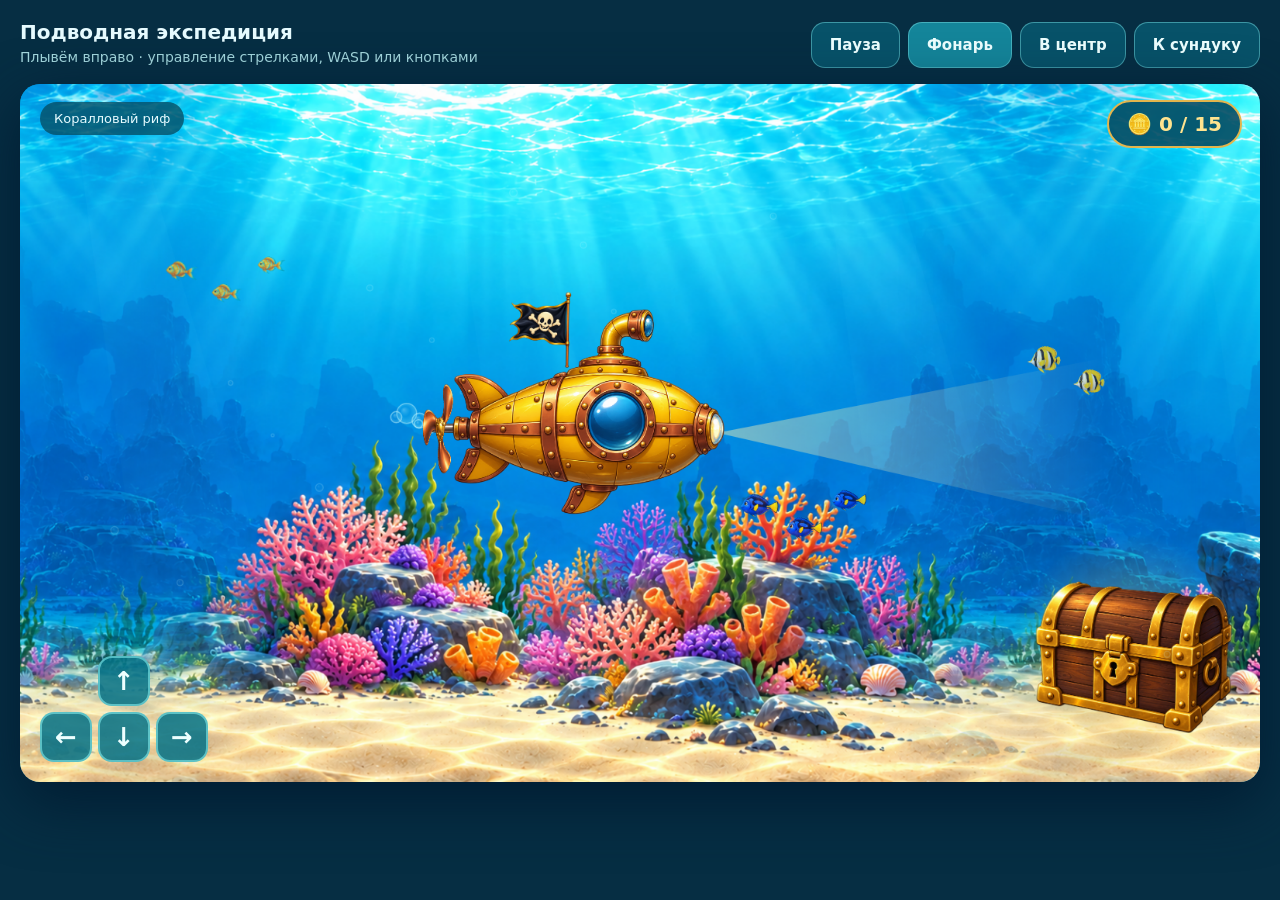
==== submarine-preview.html @ b00328e5 "Add underwater treasure game with 15 coins and animated pirate activities" ====
<!doctype html>
<html lang="ru">
<meta charset="utf-8"><meta name="viewport" content="width=device-width,initial-scale=1">
<title>Пиратские сокровища — подводная экспедиция</title>
<link rel="stylesheet" href="pirate-stage.css">
<style>
*{box-sizing:border-box}body{margin:0;background:#062e43;color:#e6fbff;font-family:system-ui,sans-serif}main{max-width:1440px;margin:auto;padding:20px}header{display:flex;align-items:center;justify-content:space-between;gap:16px;margin-bottom:14px}h1{font-size:20px;margin:0}p{margin:5px 0;color:#a5d9df;font-size:14px}.stage{position:relative;aspect-ratio:16/9;overflow:hidden;border-radius:20px;background:#047eab;box-shadow:0 20px 60px #001c32}canvas{display:block;width:100%;height:100%;touch-action:none}button{cursor:pointer;border:1px solid #73d9df80;background:#075269;color:#edffff;border-radius:14px;font:600 15px system-ui;min-height:46px;padding:10px 18px}button:hover,button[aria-pressed=true]{background:#14859a}button:focus-visible{outline:3px solid #ffdb70;outline-offset:3px}.controls{position:absolute;bottom:20px;left:20px;display:grid;grid-template-columns:repeat(3,52px);gap:6px}.controls button{padding:0;height:50px;background:#047186db;border:2px solid #7de8e7a0;font-size:26px;touch-action:none;user-select:none}.up{grid-column:2}.left{grid-column:1}.down{grid-column:2}.right{grid-column:3}.status{position:absolute;top:18px;left:20px;padding:9px 14px;background:#064e65c9;border-radius:30px;font-size:13px}.toolbar{display:flex;gap:8px;flex-wrap:wrap}#error{color:#ffe4a0}@media(max-width:600px){main{padding:10px}header{align-items:flex-start;flex-direction:column}h1{font-size:18px}.controls{bottom:10px;left:10px;grid-template-columns:repeat(3,44px);gap:3px}.controls button{height:44px}.status{top:10px;left:10px;font-size:11px}.stage{border-radius:12px}}
[hidden]{display:none!important}.treasure-count{position:absolute;right:18px;top:16px;padding:10px 18px;border:2px solid #e2b54d;background:#064e65e8;border-radius:30px;color:#ffe38e;font-size:20px;font-weight:700;pointer-events:none}.treasure-action{position:absolute;background:transparent!important;border:0;padding:0;min-height:44px;border-radius:50%;cursor:pointer}.treasure-action:focus-visible{outline:4px solid #ffe794;outline-offset:5px}.finish{position:absolute;inset:20% 12%;display:flex;flex-direction:column;justify-content:center;align-items:center;text-align:center;background:#073b51f5;border:2px solid #efc862;border-radius:28px;padding:20px;box-shadow:0 0 70px #ffc95655}.finish h2{font-size:clamp(18px,3vw,34px);color:#ffe08a}.finish p{color:#f6e7bd}.finish button{background:#b87818;color:#fff7da;margin-top:16px}button:disabled{opacity:.4;cursor:default}@media(max-width:600px){.treasure-count{right:8px;top:8px;font-size:13px;padding:6px 10px}.finish{inset:8% 5%;padding:8px}.finish h2{margin:4px}.finish p{margin:4px}.finish button{margin-top:5px}}
</style>
<main><header><div><h1>Подводная экспедиция</h1><p>Плывём вправо · управление стрелками, WASD или кнопками</p></div><div class="toolbar"><button id="pause" aria-pressed="false">Пауза</button><button id="lamp" aria-pressed="true">Фонарь</button><button id="reset">В центр</button><button id="zone">Следующий участок</button></div></header>
<div class="stage"><canvas id="ocean" width="1600" height="900" aria-label="Анимированная пиратская подводная лодка в океане"></canvas><span class="status" id="status" role="status">Подготовка к погружению…</span><div class="controls" aria-label="Управление лодкой"><button class="up" data-key="up" aria-label="Вверх">↑</button><button class="left" data-key="left" aria-label="Влево">←</button><button class="down" data-key="down" aria-label="Вниз">↓</button><button class="right" data-key="right" aria-label="Вправо">→</button></div></div><p id="error" role="alert"></p></main>
<script>
document.querySelector('.stage').insertAdjacentHTML('beforeend','<span class="treasure-count" role="status" aria-label="Собрано монет"><span aria-hidden="true">🪙 </span><span id="treasure-count">0 / 15</span></span><button id="treasure-action" class="treasure-action" aria-label="Открыть сундук" hidden></button><section id="finish" class="finish" hidden><h2>Все пиратские сокровища найдены!</h2><p>Собраны все 15 монет</p><button id="again">Играть ещё</button></section>');
</script>
<script src="treasures.js"></script>
<script src="pirate-stage.js"></script>
<script src="pirate-animation.js"></script>
<script>
const canvas=document.getElementById('ocean'),ctx=canvas.getContext('2d');
const W=1600,H=900,keys=new Set(),pointerKeys=new Map();
let boat={x:720,y:420,vx:0,vy:0},time=0,last=0,paused=matchMedia('(prefers-reduced-motion: reduce)').matches,light=true,spawn=0,particles=[],camera=0,propAngle=0;
const segmentNames=['reef','rocks','wreck','cave'],zoneNames=['Коралловый риф','Скалы','Затонувший корабль','Жемчужный грот'];
const segmentStep=1200,overlap=W-segmentStep,masked=[];
let protection=0,shake=0,hitCount=0,burst=[];
const touchedMines=new Map(),mineSpacing=680,mineStart=1250;
const mineHeights=[325,650,455,250,610,390,665,500];
function visibleMines(){
const result=[];
const first=Math.max(0,Math.floor((camera-mineStart-180)/mineSpacing));
const last=Math.ceil((camera+W+180-mineStart)/mineSpacing);
for(let id=first;id<=last;id++){
if(!clearOfChest(mineStart+id*mineSpacing))continue;
const hanging=id%3!==1,baseX=mineStart+id*mineSpacing-camera;
const phase=time*.7+id*1.9,angle=Math.sin(phase)*.075;
const baseY=mineHeights[id%mineHeights.length];
const length=baseY+60-70;
result.push({id,hanging,anchorX:baseX,x:baseX+(hanging?Math.sin(angle)*length:Math.sin(phase)*14),y:hanging?-60+Math.cos(angle)*length+70:baseY+Math.sin(phase)*20,angle:hanging?-angle:Math.sin(phase)*.05});
}
return result;
}
function mineTouchesBoat(m){
// Forgiving hull hitbox; decorative flag, light and rope cannot cause a hit.
return ((m.x-(boat.x+20))/214)**2+((m.y-(boat.y+24))/130)**2<1;
}
function updateMines(dt){
protection=Math.max(0,protection-dt);shake=Math.max(0,shake-dt);
for(const m of visibleMines())if(!protection&&!touchedMines.has(m.id)&&mineTouchesBoat(m)){
touchedMines.set(m.id,time);protection=1.2;shake=.4;hitCount++;
for(let i=0;i<26;i++){const a=Math.random()*Math.PI*2,s=55+Math.random()*110;burst.push({x:m.x+camera,y:m.y,r:5+Math.random()*13,vx:Math.cos(a)*s,vy:Math.sin(a)*s-35,age:0})}
break;
}
for(const p of burst){p.age+=dt;p.x+=p.vx*dt;p.y+=p.vy*dt;p.vy-=dt*28}
burst=burst.filter(p=>p.age<1.6);
for(const id of touchedMines.keys())if(mineStart+id*mineSpacing<camera-250)touchedMines.delete(id);
}
function drawMines(){
for(const m of visibleMines()){
const hitAt=touchedMines.get(m.id),fade=hitAt===undefined?1:Math.max(0,1-(time-hitAt)/.45);
if(!fade)continue;
ctx.save();ctx.globalAlpha=fade;
if(m.hanging){
ctx.lineCap='round';ctx.beginPath();ctx.moveTo(m.anchorX,-60);ctx.quadraticCurveTo((m.anchorX+m.x)/2+Math.sin(time+m.id)*6,m.y*.45,m.x,m.y-70);
ctx.strokeStyle='#533b27';ctx.lineWidth=8;ctx.stroke();ctx.strokeStyle='#caa977';ctx.lineWidth=5;ctx.stroke();ctx.setLineDash([3,7]);ctx.strokeStyle='#f3d39b';ctx.lineWidth=2;ctx.stroke();ctx.setLineDash([]);
}
ctx.translate(m.x,m.y);ctx.rotate(m.angle);ctx.drawImage(images.mine,-84,-84,168,168);ctx.restore();
}
for(const p of burst)bubble(p.x-camera,p.y,p.r*(1+p.age*.4),Math.max(0,.85-p.age/1.6));
}
function zoneLabel(){return zoneNames[Math.floor((camera+W/2)/segmentStep)%4]}
function updateStatus(){const text=paused?'Погружение на паузе':zoneLabel();const node=document.getElementById('status');if(node.textContent!==text)node.textContent=text}
const pauseButton=document.getElementById('pause');
function syncPause(){pauseButton.textContent=paused?'Продолжить':'Пауза';pauseButton.setAttribute('aria-pressed',String(paused));updateStatus()}
pauseButton.onclick=()=>{paused=!paused;keys.clear();pointerKeys.clear();syncPause()};
document.getElementById('lamp').onclick=e=>{light=!light;e.currentTarget.setAttribute('aria-pressed',String(light))};
document.getElementById('reset').onclick=()=>{boat={x:720,y:420,vx:0,vy:0};particles=[];protection=1.2;shake=0};
document.getElementById('zone').textContent='К сундуку';
document.getElementById('zone').onclick=()=>{if(treasure.phase!=='travel')return;camera=Math.max(camera,chestWorld(treasure.index)-boat.x-320);protection=1.2;burst=[];updateStatus()};
const mapping={ArrowUp:'up',KeyW:'up',ArrowDown:'down',KeyS:'down',ArrowLeft:'left',KeyA:'left',ArrowRight:'right',KeyD:'right'};
addEventListener('keydown',e=>{if(treasure.phase==='pirate')return;if(mapping[e.code]){e.preventDefault();keys.add(mapping[e.code])}});
addEventListener('keyup',e=>{if(mapping[e.code]){e.preventDefault();keys.delete(mapping[e.code])}});
addEventListener('blur',()=>{keys.clear();pointerKeys.clear()});
document.addEventListener('visibilitychange',()=>{keys.clear();pointerKeys.clear();last=0});
document.querySelectorAll('[data-key]').forEach(button=>{
button.onpointerdown=e=>{e.preventDefault();button.setPointerCapture(e.pointerId);pointerKeys.set(e.pointerId,button.dataset.key)};
button.onpointerup=button.onpointercancel=button.onlostpointercapture=e=>pointerKeys.delete(e.pointerId);
});
const images={};
function load(name){return new Promise((resolve,reject)=>{const im=new Image();im.onload=()=>{images[name]=im;resolve()};im.onerror=()=>reject(new Error('Не удалось загрузить '+name+'.png'));im.src='assets/submarine/'+name+'.png'})}
function prepareSegments(){
for(const name of segmentNames){const tile=document.createElement('canvas');tile.width=W;tile.height=H;const c=tile.getContext('2d');c.drawImage(images[name],0,0,W,H);c.globalCompositeOperation='destination-in';const fade=c.createLinearGradient(0,0,overlap,0);fade.addColorStop(0,'rgba(0,0,0,0)');fade.addColorStop(1,'rgba(0,0,0,1)');c.fillStyle=fade;c.fillRect(0,0,W,H);masked.push(tile)}
}
function drawWorld(){
// Spatial overlap, not a time-based slideshow: landmarks keep moving to the left.
const start=Math.floor(camera/segmentStep)-1;
for(let i=start;i<=start+3;i++){const index=((i%4)+4)%4;ctx.drawImage(i===start?images[segmentNames[index]]:masked[index],i*segmentStep-camera,0,W,H)}
// A slower translucent light layer adds depth without moving the painted seabed twice.
ctx.save();ctx.globalCompositeOperation='screen';
for(let i=0;i<5;i++){const x=((i*480-camera*.22)%2400+2400)%2400-400;const lightRay=ctx.createLinearGradient(x,0,x+180,H);lightRay.addColorStop(0,'#7bfff90b');lightRay.addColorStop(1,'#7bfff900');ctx.fillStyle=lightRay;ctx.beginPath();ctx.moveTo(x,0);ctx.lineTo(x+70,0);ctx.lineTo(x+330,H);ctx.lineTo(x+120,H);ctx.fill()}
ctx.restore();
}
function bubble(x,y,r,alpha){ctx.save();ctx.globalAlpha=alpha;const g=ctx.createRadialGradient(x-r*.3,y-r*.4,0,x,y,r);g.addColorStop(0,'#e8ffff88');g.addColorStop(.5,'#7ce9ff12');g.addColorStop(1,'#b5ffff77');ctx.fillStyle=g;ctx.strokeStyle='#d8ffffaa';ctx.lineWidth=1.5;ctx.beginPath();ctx.arc(x,y,r,0,Math.PI*2);ctx.fill();ctx.stroke();ctx.restore()}
const fishSchools=[{x:350,y:235,count:3,size:48,speed:-125,depth:.45,sprite:'fish'},{x:1150,y:535,count:3,size:58,speed:-165,depth:.7,sprite:'fish-blue'},{x:1450,y:355,count:2,size:58,speed:-105,depth:.5,sprite:'fish-striped'},{x:2100,y:625,count:2,size:42,speed:-140,depth:.35,sprite:'fish'}];
function fishPositions(){
const fish=[];
fishSchools.forEach((school,s)=>{
const cycle=2400;
const schoolX=((school.x+time*school.speed-camera*school.depth+350)%cycle+cycle)%cycle-350;
for(let i=0;i<school.count;i++)fish.push({x:schoolX+i*58,y:school.y+Math.sin(time*.9+s)*12+(i%2?23:-8)+Math.sin(time*1.7+i)*5,size:school.size-i*3,phase:time*5+i+s,dir:school.speed>0?-1:1,alpha:.55+school.depth*.4,sprite:school.sprite});
});return fish;
}
function drawFish(){
for(const f of fishPositions()){
if(f.x< -80||f.x>W+80)continue;
ctx.save();ctx.globalAlpha=f.alpha;ctx.translate(f.x,f.y);ctx.scale(f.dir,1);ctx.rotate(Math.sin(f.phase*.35)*.035);
// Gentle travelling bend increases toward the tail; adjacent strips remain joined.
const im=images[f.sprite],n=28,sw=im.width/n,h=f.size*im.height/im.width;
for(let strip=0;strip<n;strip++){const t=strip/n,dy=Math.sin(f.phase-t*3)*Math.max(0,t-.4)*h*.11;ctx.drawImage(im,strip*sw,0,sw,im.height,-f.size/2+strip*f.size/n,-h/2+dy,f.size/n+.4,h)}
ctx.restore();
}
}
function draw(dt){
if(!paused){time+=dt;
if(treasure.phase==='travel'){
const held=new Set([...keys,...pointerKeys.values()]);let ax=Number(held.has('right'))-Number(held.has('left')),ay=Number(held.has('down'))-Number(held.has('up'));const norm=Math.hypot(ax,ay)||1;const blend=1-Math.exp(-dt*5);boat.vx+=(ax/norm*260-boat.vx)*blend;boat.vy+=(ay/norm*220-boat.vy)*blend;boat.x=Math.max(235,Math.min(W-245,boat.x+boat.vx*dt));boat.y=Math.max(205,Math.min(H-180,boat.y+boat.vy*dt));spawn+=dt;
camera+=dt*(75+Math.max(0,boat.vx)*.35);propAngle+=dt*(Math.hypot(boat.vx,boat.vy)>30?27:15);updateStatus();
updateMines(dt);
}
updateTreasure(dt);
if(spawn>.12){spawn=0;particles.push({x:boat.x-184,y:boat.y+25,r:4+Math.random()*9,life:0,v:35+Math.random()*60})}
for(const p of particles){p.life+=dt;p.x-=p.v*dt;p.y-=dt*(20+p.life*14)}particles=particles.filter(p=>p.life<4)}
ctx.clearRect(0,0,W,H);drawWorld();
drawFish();
drawMines();
drawChests();
for(let i=0;i<24;i++){const y=H-((time*(13+i%5*4)+i*119)%1000);bubble(((i*193-camera*1.3)%1800+1800)%1800-100+Math.sin(time*.5+i)*14,y,2+i%4,.2)}
for(const p of particles)bubble(p.x,p.y,p.r*(1+p.life*.12),Math.max(0,.7-p.life*.175));
ctx.save();ctx.translate(boat.x+(shake?Math.sin(time*70)*shake*14:0),boat.y+Math.sin(time*1.8)*7);ctx.rotate(Math.sin(time*1.3)*.017+boat.vy*.00012+(shake?Math.sin(time*55)*shake*.07:0));
if(protection>0)ctx.globalAlpha=.75+.25*Math.sin(time*12)**2;
if(light){const g=ctx.createLinearGradient(185,20,680,20);g.addColorStop(0,'#fff3b177');g.addColorStop(1,'#fff3b100');ctx.fillStyle=g;ctx.beginPath();ctx.moveTo(180,20);ctx.lineTo(680,-85);ctx.quadraticCurveTo(730,20,680,125);ctx.closePath();ctx.fill()}
ctx.save();ctx.translate(-107,-166);ctx.transform(1,0,Math.sin(time*3.5)*.045,1,0,0);ctx.drawImage(images.flag,0,0,112,112);ctx.restore();
ctx.drawImage(images.body,-215,-143.33,430,286.67);
ctx.save();ctx.translate(-177,20);ctx.scale(.37,1);ctx.rotate(propAngle);ctx.drawImage(images.propeller,-64,-64,128,128);ctx.restore();
ctx.restore();
drawTreasureOverlay();
}
function tick(now){const dt=last?Math.min((now-last)/1000,.04):0;last=now;if(treasure.phase!=='pirate')draw(dt);requestAnimationFrame(tick)}
Promise.all(['body','propeller','flag','mine','fish','fish-blue','fish-striped','chest-closed','chest-open','coins-v2','coins-original','coin-balloon','pirate','pirate-body','pirate-arm','parchment',...segmentNames].map(load)).then(()=>{prepareSegments();syncPause();if(new URLSearchParams(location.search).get('stage')==='sentences')setTreasurePhase('pirate');requestAnimationFrame(tick)}).catch(e=>{document.getElementById('status').textContent='Изображения не загрузились';document.getElementById('error').textContent=e.message});
</script></html>
---- pirate-stage.css ----
#pirate-stage{background:#f7e8ba url('assets/submarine/parchment.png') center/100% 100%;color:#493016;border-radius:20px;padding:42px 5% 38px;min-height:690px;position:relative;overflow:hidden}#pirate-stage *{box-sizing:border-box}#pirate-stage .pirate-top{display:flex;justify-content:space-between;align-items:center;gap:14px}#pirate-stage h2{font:700 clamp(22px,2.3vw,34px) Georgia,serif;margin:0}#pirate-stage p{color:#72502b;font-size:15px;line-height:1.5}#pirate-stage .pirate-progress{font-weight:700;background:#fff3ce;border:1px solid #c59645;border-radius:24px;padding:10px 16px;white-space:nowrap}#pirate-stage .pirate-layout{display:grid;grid-template-columns:minmax(0,1fr) 25%;gap:26px;align-items:center}#pirate-stage .sentence-card{font:600 clamp(23px,2.7vw,38px)/1.65 Georgia,serif;min-height:170px;padding:20px 24px;margin:18px 0;border:2px dashed #bc893d;border-radius:18px;background:#fff9e9c4;display:flex;align-items:center;justify-content:center;text-align:center;transition:background .2s,border-color .2s}#pirate-stage .sentence-card.over{background:#fff1bd;border-color:#946211}#pirate-stage .sentence-card.correct{border-style:solid;border-color:#56854b;background:#f6ffdfd9}#pirate-stage #word-gap{display:inline-block;vertical-align:middle;background:#f5d995;color:#674319;border:2px dashed #b78a3e;font:inherit;min-width:90px;min-height:60px;padding:0 16px;margin:0 6px}#pirate-stage #word-gap:disabled{opacity:1;cursor:default;background:transparent;border-color:transparent;color:#437135;padding:0;min-width:0;margin:0}#pirate-stage .coin-bank{display:grid;grid-template-columns:repeat(5,minmax(0,1fr));gap:9px;max-width:690px;margin:auto}#pirate-stage .word-coin{background:none;border:0;min-height:0;padding:3px;aspect-ratio:1;border-radius:50%;touch-action:none;cursor:grab;position:relative;transition:opacity .2s,transform .15s}#pirate-stage .word-coin:hover{transform:translateY(-3px)}#pirate-stage .word-coin[aria-pressed=true]{outline:3px solid #387e86;outline-offset:1px}#pirate-stage .word-coin:disabled{opacity:.15;cursor:default;filter:grayscale(.8);transform:none}#pirate-stage .word-coin canvas{width:100%;height:100%;aspect-ratio:1;pointer-events:none}#pirate-stage .captain-wrap{text-align:center;align-self:stretch;display:flex;flex-direction:column;justify-content:center;align-items:center}#pirate-stage #captain{width:100%;max-height:460px;object-fit:contain;transform-origin:50% 95%;filter:drop-shadow(0 13px 8px #6c481b20)}#pirate-stage #captain.happy{animation:captain-jump 1.1s ease-in-out}#pirate-stage .pirate-speech{color:#63431e;background:#fff6da;border:1px solid #cfa85d;border-radius:16px;padding:12px;font-size:16px;line-height:1.4;min-height:65px;width:100%;margin-top:10px}#pirate-stage .pirate-bottom{display:flex;justify-content:space-between;align-items:center;gap:15px;margin-top:16px;min-height:48px}#pirate-stage #answer-feedback{color:#614627;margin:0}#pirate-stage .next-sentence,#pirate-stage .replay{background:#096579;color:#fff8d8;border:1px solid #03404c;white-space:nowrap}#pirate-stage .next-sentence:disabled{opacity:.4}#pirate-stage .final-message{text-align:center;padding:50px 12px}#pirate-stage .final-message h3{font:700 34px Georgia,serif;color:#80531e}#pirate-stage .final-message p{font-size:20px}.drag-coin{position:fixed;z-index:1000;pointer-events:none;width:100px;height:100px;filter:drop-shadow(0 10px 10px #0005);transform:translate(-50%,-50%)}@keyframes captain-jump{0%,100%{transform:translateY(0) rotate(0)}20%{transform:translateY(-32px) rotate(-6deg)}42%{transform:translateY(0) rotate(3deg)}65%{transform:translateY(-23px) rotate(5deg)}85%{transform:translateY(0) rotate(-2deg)}}@media(max-width:700px){#pirate-stage{padding:28px 6% 30px;min-height:0;background-size:100% 100%}#pirate-stage .pirate-top{align-items:flex-start;gap:8px}#pirate-stage h2{font-size:21px}#pirate-stage .pirate-progress{font-size:12px;padding:7px 9px}#pirate-stage .pirate-layout{grid-template-columns:1fr;gap:8px}#pirate-stage .captain-wrap{flex-direction:row;grid-row:1;height:130px;gap:12px}#pirate-stage #captain{width:92px;max-height:130px}#pirate-stage .pirate-speech{width:auto;flex:1;font-size:14px;min-height:0}#pirate-stage .sentence-card{font-size:23px;padding:12px;min-height:140px;margin:8px 0 16px}#pirate-stage .coin-bank{gap:4px}#pirate-stage .word-coin{padding:1px}#pirate-stage #word-gap{min-width:64px;min-height:48px;padding:0 8px}#pirate-stage .pirate-bottom{flex-wrap:wrap}#pirate-stage .final-message{padding:20px 0}#pirate-stage .final-message h3{font-size:26px}}@media(prefers-reduced-motion:reduce){#pirate-stage #captain.happy{animation:none}#pirate-stage .word-coin{transition:none}}
/* Keep reading and navigation inside the parchment's rope border. */
#pirate-stage{padding-top:66px;padding-bottom:62px}
@media(max-width:700px){#pirate-stage{padding-top:46px;padding-bottom:48px;background-size:cover}}
/* The arm is articulated inside the canvas; do not animate the entire bitmap. */
#pirate-stage #captain{display:block;width:100%;height:auto;aspect-ratio:2/3;max-width:306px;max-height:none;touch-action:auto}
#pirate-stage #captain.happy{animation:none}
.delivery-coin{position:fixed;width:100px;height:100px;z-index:1100;pointer-events:none;filter:drop-shadow(0 8px 8px #64410b55)}
@media(max-width:700px){#pirate-stage #captain{width:92px;height:138px;flex-shrink:0}}
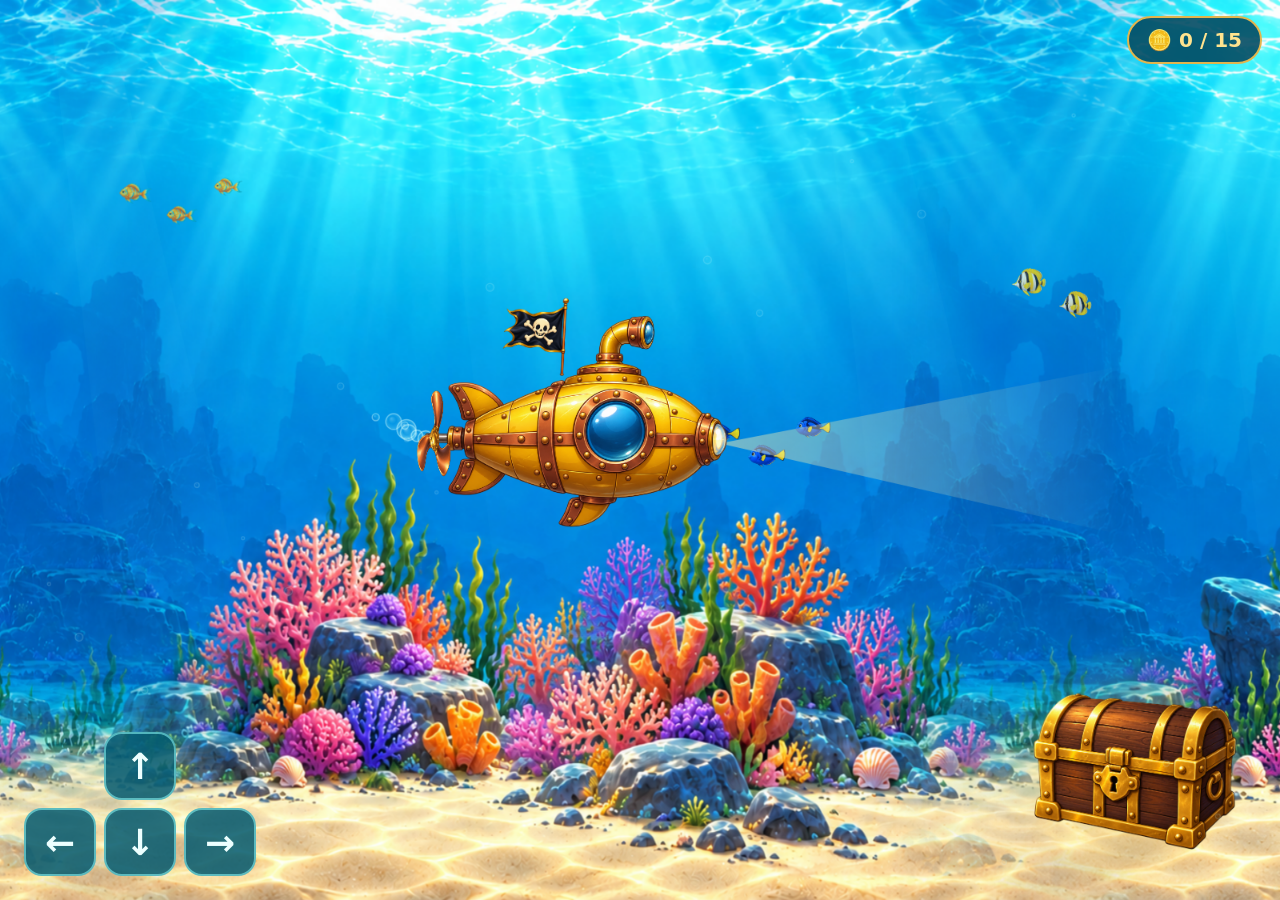
==== commit 3177adc8: "Simplify coin answers, fill game viewport and improve coin art" ====
--- a/submarine-preview.html
+++ b/submarine-preview.html
@@ -6,9 +6,13 @@
 <style>
 *{box-sizing:border-box}body{margin:0;background:#062e43;color:#e6fbff;font-family:system-ui,sans-serif}main{max-width:1440px;margin:auto;padding:20px}header{display:flex;align-items:center;justify-content:space-between;gap:16px;margin-bottom:14px}h1{font-size:20px;margin:0}p{margin:5px 0;color:#a5d9df;font-size:14px}.stage{position:relative;aspect-ratio:16/9;overflow:hidden;border-radius:20px;background:#047eab;box-shadow:0 20px 60px #001c32}canvas{display:block;width:100%;height:100%;touch-action:none}button{cursor:pointer;border:1px solid #73d9df80;background:#075269;color:#edffff;border-radius:14px;font:600 15px system-ui;min-height:46px;padding:10px 18px}button:hover,button[aria-pressed=true]{background:#14859a}button:focus-visible{outline:3px solid #ffdb70;outline-offset:3px}.controls{position:absolute;bottom:20px;left:20px;display:grid;grid-template-columns:repeat(3,52px);gap:6px}.controls button{padding:0;height:50px;background:#047186db;border:2px solid #7de8e7a0;font-size:26px;touch-action:none;user-select:none}.up{grid-column:2}.left{grid-column:1}.down{grid-column:2}.right{grid-column:3}.status{position:absolute;top:18px;left:20px;padding:9px 14px;background:#064e65c9;border-radius:30px;font-size:13px}.toolbar{display:flex;gap:8px;flex-wrap:wrap}#error{color:#ffe4a0}@media(max-width:600px){main{padding:10px}header{align-items:flex-start;flex-direction:column}h1{font-size:18px}.controls{bottom:10px;left:10px;grid-template-columns:repeat(3,44px);gap:3px}.controls button{height:44px}.status{top:10px;left:10px;font-size:11px}.stage{border-radius:12px}}
 [hidden]{display:none!important}.treasure-count{position:absolute;right:18px;top:16px;padding:10px 18px;border:2px solid #e2b54d;background:#064e65e8;border-radius:30px;color:#ffe38e;font-size:20px;font-weight:700;pointer-events:none}.treasure-action{position:absolute;background:transparent!important;border:0;padding:0;min-height:44px;border-radius:50%;cursor:pointer}.treasure-action:focus-visible{outline:4px solid #ffe794;outline-offset:5px}.finish{position:absolute;inset:20% 12%;display:flex;flex-direction:column;justify-content:center;align-items:center;text-align:center;background:#073b51f5;border:2px solid #efc862;border-radius:28px;padding:20px;box-shadow:0 0 70px #ffc95655}.finish h2{font-size:clamp(18px,3vw,34px);color:#ffe08a}.finish p{color:#f6e7bd}.finish button{background:#b87818;color:#fff7da;margin-top:16px}button:disabled{opacity:.4;cursor:default}@media(max-width:600px){.treasure-count{right:8px;top:8px;font-size:13px;padding:6px 10px}.finish{inset:8% 5%;padding:8px}.finish h2{margin:4px}.finish p{margin:4px}.finish button{margin-top:5px}}
+
+html,body{width:100%;height:100%;overflow:hidden}main{width:100%;height:100dvh;max-width:none;margin:0;padding:0}.stage{width:100%;height:100%;aspect-ratio:auto;border-radius:0;box-shadow:none;background:#047eab url("assets/submarine/reef.png") center/cover}#ocean{object-fit:fill}#error:empty{display:none}#error{position:fixed;top:15px;left:15px} .controls{opacity:.8}
+ .controls{bottom:24px;left:24px;grid-template-columns:repeat(3,72px);gap:8px;opacity:1}.controls button{height:68px;min-height:68px;font-size:36px;border-radius:18px;background:#045a70db}
+@media(max-width:600px){.controls{bottom:16px;left:16px;grid-template-columns:repeat(3,60px);gap:7px}.controls button{height:58px;min-height:58px;font-size:32px}}
+@media(max-height:500px){.controls{bottom:12px;left:12px;grid-template-columns:repeat(3,58px);gap:6px}.controls button{height:54px;min-height:54px;font-size:30px}}
 </style>
-<main><header><div><h1>Подводная экспедиция</h1><p>Плывём вправо · управление стрелками, WASD или кнопками</p></div><div class="toolbar"><button id="pause" aria-pressed="false">Пауза</button><button id="lamp" aria-pressed="true">Фонарь</button><button id="reset">В центр</button><button id="zone">Следующий участок</button></div></header>
-<div class="stage"><canvas id="ocean" width="1600" height="900" aria-label="Анимированная пиратская подводная лодка в океане"></canvas><span class="status" id="status" role="status">Подготовка к погружению…</span><div class="controls" aria-label="Управление лодкой"><button class="up" data-key="up" aria-label="Вверх">↑</button><button class="left" data-key="left" aria-label="Влево">←</button><button class="down" data-key="down" aria-label="Вниз">↓</button><button class="right" data-key="right" aria-label="Вправо">→</button></div></div><p id="error" role="alert"></p></main>
+<main><div class="stage"><canvas id="ocean" width="1600" height="900" aria-label="Анимированная пиратская подводная лодка в океане"></canvas><div class="controls" aria-label="Управление лодкой"><button class="up" data-key="up" aria-label="Вверх">↑</button><button class="left" data-key="left" aria-label="Влево">←</button><button class="down" data-key="down" aria-label="Вниз">↓</button><button class="right" data-key="right" aria-label="Вправо">→</button></div></div><p id="error" role="alert"></p></main>
 <script>
 document.querySelector('.stage').insertAdjacentHTML('beforeend','<span class="treasure-count" role="status" aria-label="Собрано монет"><span aria-hidden="true">🪙 </span><span id="treasure-count">0 / 15</span></span><button id="treasure-action" class="treasure-action" aria-label="Открыть сундук" hidden></button><section id="finish" class="finish" hidden><h2>Все пиратские сокровища найдены!</h2><p>Собраны все 15 монет</p><button id="again">Играть ещё</button></section>');
 </script>
@@ -17,8 +21,9 @@
 <script src="pirate-animation.js"></script>
 <script>
 const canvas=document.getElementById('ocean'),ctx=canvas.getContext('2d');
-const W=1600,H=900,keys=new Set(),pointerKeys=new Map();
-let boat={x:720,y:420,vx:0,vy:0},time=0,last=0,paused=matchMedia('(prefers-reduced-motion: reduce)').matches,light=true,spawn=0,particles=[],camera=0,propAngle=0;
+const W=1600,keys=new Set(),pointerKeys=new Map();
+let H=900;
+let boat={x:720,y:420,vx:0,vy:0},time=0,last=0,paused=false,light=true,spawn=0,particles=[],camera=0,propAngle=0;
 const segmentNames=['reef','rocks','wreck','cave'],zoneNames=['Коралловый риф','Скалы','Затонувший корабль','Жемчужный грот'];
 const segmentStep=1200,overlap=W-segmentStep,masked=[];
 let protection=0,shake=0,hitCount=0,burst=[];
@@ -32,7 +37,7 @@
 if(!clearOfChest(mineStart+id*mineSpacing))continue;
 const hanging=id%3!==1,baseX=mineStart+id*mineSpacing-camera;
 const phase=time*.7+id*1.9,angle=Math.sin(phase)*.075;
-const baseY=mineHeights[id%mineHeights.length];
+const baseY=mineHeights[id%mineHeights.length]*H/900;
 const length=baseY+60-70;
 result.push({id,hanging,anchorX:baseX,x:baseX+(hanging?Math.sin(angle)*length:Math.sin(phase)*14),y:hanging?-60+Math.cos(angle)*length+70:baseY+Math.sin(phase)*20,angle:hanging?-angle:Math.sin(phase)*.05});
 }
@@ -66,15 +71,6 @@
 }
 for(const p of burst)bubble(p.x-camera,p.y,p.r*(1+p.age*.4),Math.max(0,.85-p.age/1.6));
 }
-function zoneLabel(){return zoneNames[Math.floor((camera+W/2)/segmentStep)%4]}
-function updateStatus(){const text=paused?'Погружение на паузе':zoneLabel();const node=document.getElementById('status');if(node.textContent!==text)node.textContent=text}
-const pauseButton=document.getElementById('pause');
-function syncPause(){pauseButton.textContent=paused?'Продолжить':'Пауза';pauseButton.setAttribute('aria-pressed',String(paused));updateStatus()}
-pauseButton.onclick=()=>{paused=!paused;keys.clear();pointerKeys.clear();syncPause()};
-document.getElementById('lamp').onclick=e=>{light=!light;e.currentTarget.setAttribute('aria-pressed',String(light))};
-document.getElementById('reset').onclick=()=>{boat={x:720,y:420,vx:0,vy:0};particles=[];protection=1.2;shake=0};
-document.getElementById('zone').textContent='К сундуку';
-document.getElementById('zone').onclick=()=>{if(treasure.phase!=='travel')return;camera=Math.max(camera,chestWorld(treasure.index)-boat.x-320);protection=1.2;burst=[];updateStatus()};
 const mapping={ArrowUp:'up',KeyW:'up',ArrowDown:'down',KeyS:'down',ArrowLeft:'left',KeyA:'left',ArrowRight:'right',KeyD:'right'};
 addEventListener('keydown',e=>{if(treasure.phase==='pirate')return;if(mapping[e.code]){e.preventDefault();keys.add(mapping[e.code])}});
 addEventListener('keyup',e=>{if(mapping[e.code]){e.preventDefault();keys.delete(mapping[e.code])}});
@@ -87,8 +83,13 @@
 const images={};
 function load(name){return new Promise((resolve,reject)=>{const im=new Image();im.onload=()=>{images[name]=im;resolve()};im.onerror=()=>reject(new Error('Не удалось загрузить '+name+'.png'));im.src='assets/submarine/'+name+'.png'})}
 function prepareSegments(){
+masked.length=0;
 for(const name of segmentNames){const tile=document.createElement('canvas');tile.width=W;tile.height=H;const c=tile.getContext('2d');c.drawImage(images[name],0,0,W,H);c.globalCompositeOperation='destination-in';const fade=c.createLinearGradient(0,0,overlap,0);fade.addColorStop(0,'rgba(0,0,0,0)');fade.addColorStop(1,'rgba(0,0,0,1)');c.fillStyle=fade;c.fillRect(0,0,W,H);masked.push(tile)}
 }
+function fitOcean(){
+const nextH=W*innerHeight/innerWidth,ratio=nextH/H;H=nextH;canvas.width=W;canvas.height=Math.round(H);boat.y=Math.max(205,Math.min(H-180,boat.y*ratio));if(images.reef)prepareSegments();
+}
+addEventListener('resize',fitOcean);
 function drawWorld(){
 // Spatial overlap, not a time-based slideshow: landmarks keep moving to the left.
 const start=Math.floor(camera/segmentStep)-1;
@@ -122,7 +123,7 @@
 if(!paused){time+=dt;
 if(treasure.phase==='travel'){
 const held=new Set([...keys,...pointerKeys.values()]);let ax=Number(held.has('right'))-Number(held.has('left')),ay=Number(held.has('down'))-Number(held.has('up'));const norm=Math.hypot(ax,ay)||1;const blend=1-Math.exp(-dt*5);boat.vx+=(ax/norm*260-boat.vx)*blend;boat.vy+=(ay/norm*220-boat.vy)*blend;boat.x=Math.max(235,Math.min(W-245,boat.x+boat.vx*dt));boat.y=Math.max(205,Math.min(H-180,boat.y+boat.vy*dt));spawn+=dt;
-camera+=dt*(75+Math.max(0,boat.vx)*.35);propAngle+=dt*(Math.hypot(boat.vx,boat.vy)>30?27:15);updateStatus();
+camera+=dt*(75+Math.max(0,boat.vx)*.35);propAngle+=dt*(Math.hypot(boat.vx,boat.vy)>30?27:15);
 updateMines(dt);
 }
 updateTreasure(dt);
@@ -136,7 +137,7 @@
 for(const p of particles)bubble(p.x,p.y,p.r*(1+p.life*.12),Math.max(0,.7-p.life*.175));
 ctx.save();ctx.translate(boat.x+(shake?Math.sin(time*70)*shake*14:0),boat.y+Math.sin(time*1.8)*7);ctx.rotate(Math.sin(time*1.3)*.017+boat.vy*.00012+(shake?Math.sin(time*55)*shake*.07:0));
 if(protection>0)ctx.globalAlpha=.75+.25*Math.sin(time*12)**2;
-if(light){const g=ctx.createLinearGradient(185,20,680,20);g.addColorStop(0,'#fff3b177');g.addColorStop(1,'#fff3b100');ctx.fillStyle=g;ctx.beginPath();ctx.moveTo(180,20);ctx.lineTo(680,-85);ctx.quadraticCurveTo(730,20,680,125);ctx.closePath();ctx.fill()}
+{const g=ctx.createLinearGradient(185,20,680,20);g.addColorStop(0,'#fff3b177');g.addColorStop(1,'#fff3b100');ctx.fillStyle=g;ctx.beginPath();ctx.moveTo(180,20);ctx.lineTo(680,-85);ctx.quadraticCurveTo(730,20,680,125);ctx.closePath();ctx.fill()}
 ctx.save();ctx.translate(-107,-166);ctx.transform(1,0,Math.sin(time*3.5)*.045,1,0,0);ctx.drawImage(images.flag,0,0,112,112);ctx.restore();
 ctx.drawImage(images.body,-215,-143.33,430,286.67);
 ctx.save();ctx.translate(-177,20);ctx.scale(.37,1);ctx.rotate(propAngle);ctx.drawImage(images.propeller,-64,-64,128,128);ctx.restore();
@@ -144,5 +145,5 @@
 drawTreasureOverlay();
 }
 function tick(now){const dt=last?Math.min((now-last)/1000,.04):0;last=now;if(treasure.phase!=='pirate')draw(dt);requestAnimationFrame(tick)}
-Promise.all(['body','propeller','flag','mine','fish','fish-blue','fish-striped','chest-closed','chest-open','coins-v2','coins-original','coin-balloon','pirate','pirate-body','pirate-arm','parchment',...segmentNames].map(load)).then(()=>{prepareSegments();syncPause();if(new URLSearchParams(location.search).get('stage')==='sentences')setTreasurePhase('pirate');requestAnimationFrame(tick)}).catch(e=>{document.getElementById('status').textContent='Изображения не загрузились';document.getElementById('error').textContent=e.message});
+Promise.all(['body','propeller','flag','mine','fish','fish-blue','fish-striped','chest-closed','chest-open','coins-hd-1','coins-hd-2','coins-hd-3','pirate','pirate-body','pirate-arm','parchment',...segmentNames].map(load)).then(()=>{fitOcean();if(new URLSearchParams(location.search).get('stage')==='sentences')setTreasurePhase('pirate');requestAnimationFrame(tick)}).catch(e=>{document.getElementById('error').textContent=e.message});
 </script></html>
--- a/pirate-stage.css
+++ b/pirate-stage.css
@@ -1,9 +1,10 @@
-#pirate-stage{background:#f7e8ba url('assets/submarine/parchment.png') center/100% 100%;color:#493016;border-radius:20px;padding:42px 5% 38px;min-height:690px;position:relative;overflow:hidden}#pirate-stage *{box-sizing:border-box}#pirate-stage .pirate-top{display:flex;justify-content:space-between;align-items:center;gap:14px}#pirate-stage h2{font:700 clamp(22px,2.3vw,34px) Georgia,serif;margin:0}#pirate-stage p{color:#72502b;font-size:15px;line-height:1.5}#pirate-stage .pirate-progress{font-weight:700;background:#fff3ce;border:1px solid #c59645;border-radius:24px;padding:10px 16px;white-space:nowrap}#pirate-stage .pirate-layout{display:grid;grid-template-columns:minmax(0,1fr) 25%;gap:26px;align-items:center}#pirate-stage .sentence-card{font:600 clamp(23px,2.7vw,38px)/1.65 Georgia,serif;min-height:170px;padding:20px 24px;margin:18px 0;border:2px dashed #bc893d;border-radius:18px;background:#fff9e9c4;display:flex;align-items:center;justify-content:center;text-align:center;transition:background .2s,border-color .2s}#pirate-stage .sentence-card.over{background:#fff1bd;border-color:#946211}#pirate-stage .sentence-card.correct{border-style:solid;border-color:#56854b;background:#f6ffdfd9}#pirate-stage #word-gap{display:inline-block;vertical-align:middle;background:#f5d995;color:#674319;border:2px dashed #b78a3e;font:inherit;min-width:90px;min-height:60px;padding:0 16px;margin:0 6px}#pirate-stage #word-gap:disabled{opacity:1;cursor:default;background:transparent;border-color:transparent;color:#437135;padding:0;min-width:0;margin:0}#pirate-stage .coin-bank{display:grid;grid-template-columns:repeat(5,minmax(0,1fr));gap:9px;max-width:690px;margin:auto}#pirate-stage .word-coin{background:none;border:0;min-height:0;padding:3px;aspect-ratio:1;border-radius:50%;touch-action:none;cursor:grab;position:relative;transition:opacity .2s,transform .15s}#pirate-stage .word-coin:hover{transform:translateY(-3px)}#pirate-stage .word-coin[aria-pressed=true]{outline:3px solid #387e86;outline-offset:1px}#pirate-stage .word-coin:disabled{opacity:.15;cursor:default;filter:grayscale(.8);transform:none}#pirate-stage .word-coin canvas{width:100%;height:100%;aspect-ratio:1;pointer-events:none}#pirate-stage .captain-wrap{text-align:center;align-self:stretch;display:flex;flex-direction:column;justify-content:center;align-items:center}#pirate-stage #captain{width:100%;max-height:460px;object-fit:contain;transform-origin:50% 95%;filter:drop-shadow(0 13px 8px #6c481b20)}#pirate-stage #captain.happy{animation:captain-jump 1.1s ease-in-out}#pirate-stage .pirate-speech{color:#63431e;background:#fff6da;border:1px solid #cfa85d;border-radius:16px;padding:12px;font-size:16px;line-height:1.4;min-height:65px;width:100%;margin-top:10px}#pirate-stage .pirate-bottom{display:flex;justify-content:space-between;align-items:center;gap:15px;margin-top:16px;min-height:48px}#pirate-stage #answer-feedback{color:#614627;margin:0}#pirate-stage .next-sentence,#pirate-stage .replay{background:#096579;color:#fff8d8;border:1px solid #03404c;white-space:nowrap}#pirate-stage .next-sentence:disabled{opacity:.4}#pirate-stage .final-message{text-align:center;padding:50px 12px}#pirate-stage .final-message h3{font:700 34px Georgia,serif;color:#80531e}#pirate-stage .final-message p{font-size:20px}.drag-coin{position:fixed;z-index:1000;pointer-events:none;width:100px;height:100px;filter:drop-shadow(0 10px 10px #0005);transform:translate(-50%,-50%)}@keyframes captain-jump{0%,100%{transform:translateY(0) rotate(0)}20%{transform:translateY(-32px) rotate(-6deg)}42%{transform:translateY(0) rotate(3deg)}65%{transform:translateY(-23px) rotate(5deg)}85%{transform:translateY(0) rotate(-2deg)}}@media(max-width:700px){#pirate-stage{padding:28px 6% 30px;min-height:0;background-size:100% 100%}#pirate-stage .pirate-top{align-items:flex-start;gap:8px}#pirate-stage h2{font-size:21px}#pirate-stage .pirate-progress{font-size:12px;padding:7px 9px}#pirate-stage .pirate-layout{grid-template-columns:1fr;gap:8px}#pirate-stage .captain-wrap{flex-direction:row;grid-row:1;height:130px;gap:12px}#pirate-stage #captain{width:92px;max-height:130px}#pirate-stage .pirate-speech{width:auto;flex:1;font-size:14px;min-height:0}#pirate-stage .sentence-card{font-size:23px;padding:12px;min-height:140px;margin:8px 0 16px}#pirate-stage .coin-bank{gap:4px}#pirate-stage .word-coin{padding:1px}#pirate-stage #word-gap{min-width:64px;min-height:48px;padding:0 8px}#pirate-stage .pirate-bottom{flex-wrap:wrap}#pirate-stage .final-message{padding:20px 0}#pirate-stage .final-message h3{font-size:26px}}@media(prefers-reduced-motion:reduce){#pirate-stage #captain.happy{animation:none}#pirate-stage .word-coin{transition:none}}
-/* Keep reading and navigation inside the parchment's rope border. */
-#pirate-stage{padding-top:66px;padding-bottom:62px}
-@media(max-width:700px){#pirate-stage{padding-top:46px;padding-bottom:48px;background-size:cover}}
-/* The arm is articulated inside the canvas; do not animate the entire bitmap. */
-#pirate-stage #captain{display:block;width:100%;height:auto;aspect-ratio:2/3;max-width:306px;max-height:none;touch-action:auto}
-#pirate-stage #captain.happy{animation:none}
-.delivery-coin{position:fixed;width:100px;height:100px;z-index:1100;pointer-events:none;filter:drop-shadow(0 8px 8px #64410b55)}
-@media(max-width:700px){#pirate-stage #captain{width:92px;height:138px;flex-shrink:0}}
+#pirate-stage{height:100dvh;width:100%;padding:clamp(18px,4vh,48px) 4vw;background:#f7e8ba url('assets/submarine/parchment.png') center/100% 100%;color:#493016;position:relative;overflow:auto;display:flex;flex-direction:column;gap:8px}
+#pirate-stage *{box-sizing:border-box}.pirate-top{display:flex;justify-content:space-between;align-items:center;gap:16px}#pirate-stage h2{font:700 clamp(21px,2.4vw,36px) Georgia,serif;margin:0}#pirate-stage p{color:#72502b;font-size:clamp(14px,1.4vw,20px);line-height:1.4;margin:0}.pirate-progress{font-weight:700;white-space:nowrap;font-size:clamp(12px,1.4vw,19px)}
+.pirate-layout{display:grid;grid-template-columns:minmax(0,1fr) 24%;gap:3vw;flex:1;min-height:0;align-items:center}.tasks-area{min-height:0;height:100%;display:flex;flex-direction:column;justify-content:center;gap:12px}.sentence-card{font:600 clamp(22px,2.5vw,38px)/1.5 Georgia,serif;min-height:100px;padding:14px 20px;border:2px dashed #bc893d;border-radius:18px;background:#fff9e9c4;display:flex;align-items:center;justify-content:center;text-align:center}.sentence-card.correct{border-style:solid;border-color:#56854b;background:#f6ffdfd9}#word-gap{display:inline-block;color:#674319;min-width:65px;padding:0 10px;margin:0 4px;border-bottom:2px dashed #b78a3e}#word-gap.filled{color:#437135;padding:0;min-width:0;margin:0;border:0}
+.coin-bank{display:grid;grid-template-columns:repeat(5,minmax(0,1fr));gap:8px;width:min(100%,calc((100dvh - 290px)*1.6667));margin:0 auto}.word-coin{background:none!important;border:0;min-height:0;padding:2px;aspect-ratio:1;border-radius:50%;touch-action:manipulation;cursor:pointer;transition:opacity .2s,transform .15s}.word-coin:hover{transform:translateY(-3px)}.word-coin:disabled{opacity:.15;cursor:default;filter:grayscale(.8);transform:none}.word-coin canvas{width:100%;height:100%;pointer-events:none}.captain-wrap{display:flex;justify-content:center;align-items:center;height:100%;min-height:0}#captain{display:block;width:100%;height:auto;max-height:65dvh;aspect-ratio:2/3;object-fit:contain;filter:drop-shadow(0 13px 8px #6c481b20)}.pirate-bottom{display:flex;justify-content:space-between;align-items:center;gap:12px;min-height:46px}.next-sentence,.replay{background:#096579;color:#fff8d8;border:1px solid #03404c;white-space:nowrap}.next-sentence:disabled{opacity:.4}.final-message{text-align:center;padding:25px 12px}.final-message h3{font:700 32px Georgia,serif;color:#80531e}.final-message .replay{margin-top:25px}.delivery-coin{position:fixed;width:100px;height:100px;z-index:1100;pointer-events:none;filter:drop-shadow(0 8px 8px #64410b55)}
+@media(max-width:700px) and (orientation:portrait){#pirate-stage{padding:25px 5vw 18px;gap:10px}.pirate-top{align-items:flex-start}#pirate-stage h2{font-size:23px}.pirate-layout{grid-template-columns:minmax(0,1fr) 22%;gap:8px;align-items:start}.tasks-area{grid-column:1/-1;grid-row:1;padding-top:0;justify-content:flex-start;gap:12px}.captain-wrap{grid-column:2;grid-row:1;height:120px;align-self:end;pointer-events:none;margin-bottom:2px}.sentence-card{font-size:23px;padding:12px;min-height:110px}.coin-bank{width:min(100%,calc((100dvh - 330px)*1.6667));gap:4px}.pirate-bottom{padding-right:25%;flex-wrap:wrap}.pirate-progress{padding-top:5px}#captain{height:120px;width:80px}.final-message{padding-right:22%}}
+@media(max-height:520px) and (orientation:landscape){#pirate-stage{padding:12px 3vw;gap:4px}#pirate-stage h2{font-size:22px}#pirate-stage p{font-size:13px}.tasks-area{gap:6px}.sentence-card{min-height:58px;padding:6px 12px;font-size:23px}.coin-bank{width:min(100%,calc((100dvh - 200px)*1.6667));gap:3px}.pirate-bottom{min-height:36px}.next-sentence{min-height:36px;padding:5px 14px}}
+@media(prefers-reduced-motion:reduce){.word-coin{transition:none}}
+/* Keep text and navigation inside the illustrated parchment border. */
+@media(min-width:701px) and (min-height:521px){#pirate-stage{padding:7vh 5vw}.coin-bank{width:min(100%,calc((100dvh - 390px)*1.6667))}}
+@media(max-width:700px) and (orientation:portrait){#pirate-stage{padding-top:50px;padding-bottom:38px}.pirate-layout{display:flex;flex-direction:column;gap:0}.tasks-area{width:100%;height:auto}.coin-bank{grid-template-columns:repeat(4,minmax(0,1fr));width:min(100%,calc(100dvh - 430px));gap:4px}.captain-wrap{align-self:flex-end;height:120px;margin-top:-45px;margin-bottom:0}#captain{height:120px;width:80px}.pirate-bottom{padding-right:25%}}
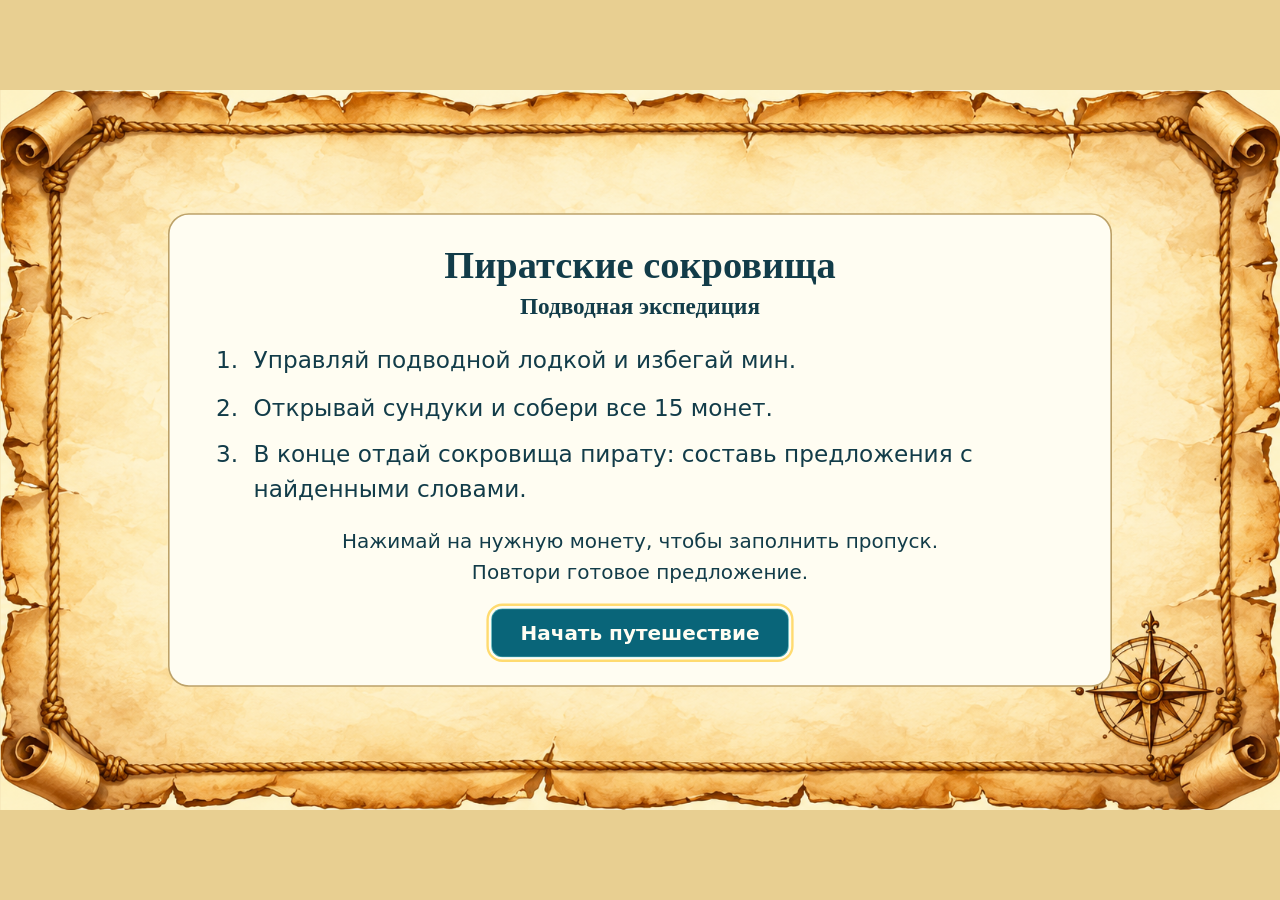
==== commit 7dfdeb0a: "Add adventure rules and improve final screen readability" ====
--- a/submarine-preview.html
+++ b/submarine-preview.html
@@ -23,7 +23,7 @@
 const canvas=document.getElementById('ocean'),ctx=canvas.getContext('2d');
 const W=1600,keys=new Set(),pointerKeys=new Map();
 let H=900;
-let boat={x:720,y:420,vx:0,vy:0},time=0,last=0,paused=false,light=true,spawn=0,particles=[],camera=0,propAngle=0;
+let boat={x:720,y:420,vx:0,vy:0},time=0,last=0,paused=true,light=true,spawn=0,particles=[],camera=0,propAngle=0;
 const segmentNames=['reef','rocks','wreck','cave'],zoneNames=['Коралловый риф','Скалы','Затонувший корабль','Жемчужный грот'];
 const segmentStep=1200,overlap=W-segmentStep,masked=[];
 let protection=0,shake=0,hitCount=0,burst=[];
@@ -136,7 +136,7 @@
 for(let i=0;i<24;i++){const y=H-((time*(13+i%5*4)+i*119)%1000);bubble(((i*193-camera*1.3)%1800+1800)%1800-100+Math.sin(time*.5+i)*14,y,2+i%4,.2)}
 for(const p of particles)bubble(p.x,p.y,p.r*(1+p.life*.12),Math.max(0,.7-p.life*.175));
 ctx.save();ctx.translate(boat.x+(shake?Math.sin(time*70)*shake*14:0),boat.y+Math.sin(time*1.8)*7);ctx.rotate(Math.sin(time*1.3)*.017+boat.vy*.00012+(shake?Math.sin(time*55)*shake*.07:0));
-if(protection>0)ctx.globalAlpha=.75+.25*Math.sin(time*12)**2;
+
 {const g=ctx.createLinearGradient(185,20,680,20);g.addColorStop(0,'#fff3b177');g.addColorStop(1,'#fff3b100');ctx.fillStyle=g;ctx.beginPath();ctx.moveTo(180,20);ctx.lineTo(680,-85);ctx.quadraticCurveTo(730,20,680,125);ctx.closePath();ctx.fill()}
 ctx.save();ctx.translate(-107,-166);ctx.transform(1,0,Math.sin(time*3.5)*.045,1,0,0);ctx.drawImage(images.flag,0,0,112,112);ctx.restore();
 ctx.drawImage(images.body,-215,-143.33,430,286.67);
@@ -145,5 +145,5 @@
 drawTreasureOverlay();
 }
 function tick(now){const dt=last?Math.min((now-last)/1000,.04):0;last=now;if(treasure.phase!=='pirate')draw(dt);requestAnimationFrame(tick)}
-Promise.all(['body','propeller','flag','mine','fish','fish-blue','fish-striped','chest-closed','chest-open','coins-hd-1','coins-hd-2','coins-hd-3','pirate','pirate-body','pirate-arm','parchment',...segmentNames].map(load)).then(()=>{fitOcean();if(new URLSearchParams(location.search).get('stage')==='sentences')setTreasurePhase('pirate');requestAnimationFrame(tick)}).catch(e=>{document.getElementById('error').textContent=e.message});
+Promise.all(['body','propeller','flag','mine','fish','fish-blue','fish-striped','chest-closed','chest-open','coins-hd-1','coins-hd-2','coins-hd-3','pirate','pirate-body','pirate-arm','parchment',...segmentNames].map(load)).then(()=>{fitOcean();const start=document.getElementById('start-adventure');start.disabled=false;start.textContent='Начать путешествие';if(new URLSearchParams(location.search).get('stage')==='sentences')setTreasurePhase('pirate');else showIntro();requestAnimationFrame(tick)}).catch(e=>{document.getElementById('error').textContent=e.message});
 </script></html>
--- a/pirate-stage.css
+++ b/pirate-stage.css
@@ -2,9 +2,18 @@
 #pirate-stage *{box-sizing:border-box}.pirate-top{display:flex;justify-content:space-between;align-items:center;gap:16px}#pirate-stage h2{font:700 clamp(21px,2.4vw,36px) Georgia,serif;margin:0}#pirate-stage p{color:#72502b;font-size:clamp(14px,1.4vw,20px);line-height:1.4;margin:0}.pirate-progress{font-weight:700;white-space:nowrap;font-size:clamp(12px,1.4vw,19px)}
 .pirate-layout{display:grid;grid-template-columns:minmax(0,1fr) 24%;gap:3vw;flex:1;min-height:0;align-items:center}.tasks-area{min-height:0;height:100%;display:flex;flex-direction:column;justify-content:center;gap:12px}.sentence-card{font:600 clamp(22px,2.5vw,38px)/1.5 Georgia,serif;min-height:100px;padding:14px 20px;border:2px dashed #bc893d;border-radius:18px;background:#fff9e9c4;display:flex;align-items:center;justify-content:center;text-align:center}.sentence-card.correct{border-style:solid;border-color:#56854b;background:#f6ffdfd9}#word-gap{display:inline-block;color:#674319;min-width:65px;padding:0 10px;margin:0 4px;border-bottom:2px dashed #b78a3e}#word-gap.filled{color:#437135;padding:0;min-width:0;margin:0;border:0}
 .coin-bank{display:grid;grid-template-columns:repeat(5,minmax(0,1fr));gap:8px;width:min(100%,calc((100dvh - 290px)*1.6667));margin:0 auto}.word-coin{background:none!important;border:0;min-height:0;padding:2px;aspect-ratio:1;border-radius:50%;touch-action:manipulation;cursor:pointer;transition:opacity .2s,transform .15s}.word-coin:hover{transform:translateY(-3px)}.word-coin:disabled{opacity:.15;cursor:default;filter:grayscale(.8);transform:none}.word-coin canvas{width:100%;height:100%;pointer-events:none}.captain-wrap{display:flex;justify-content:center;align-items:center;height:100%;min-height:0}#captain{display:block;width:100%;height:auto;max-height:65dvh;aspect-ratio:2/3;object-fit:contain;filter:drop-shadow(0 13px 8px #6c481b20)}.pirate-bottom{display:flex;justify-content:space-between;align-items:center;gap:12px;min-height:46px}.next-sentence,.replay{background:#096579;color:#fff8d8;border:1px solid #03404c;white-space:nowrap}.next-sentence:disabled{opacity:.4}.final-message{text-align:center;padding:25px 12px}.final-message h3{font:700 32px Georgia,serif;color:#80531e}.final-message .replay{margin-top:25px}.delivery-coin{position:fixed;width:100px;height:100px;z-index:1100;pointer-events:none;filter:drop-shadow(0 8px 8px #64410b55)}
-@media(max-width:700px) and (orientation:portrait){#pirate-stage{padding:25px 5vw 18px;gap:10px}.pirate-top{align-items:flex-start}#pirate-stage h2{font-size:23px}.pirate-layout{grid-template-columns:minmax(0,1fr) 22%;gap:8px;align-items:start}.tasks-area{grid-column:1/-1;grid-row:1;padding-top:0;justify-content:flex-start;gap:12px}.captain-wrap{grid-column:2;grid-row:1;height:120px;align-self:end;pointer-events:none;margin-bottom:2px}.sentence-card{font-size:23px;padding:12px;min-height:110px}.coin-bank{width:min(100%,calc((100dvh - 330px)*1.6667));gap:4px}.pirate-bottom{padding-right:25%;flex-wrap:wrap}.pirate-progress{padding-top:5px}#captain{height:120px;width:80px}.final-message{padding-right:22%}}
-@media(max-height:520px) and (orientation:landscape){#pirate-stage{padding:12px 3vw;gap:4px}#pirate-stage h2{font-size:22px}#pirate-stage p{font-size:13px}.tasks-area{gap:6px}.sentence-card{min-height:58px;padding:6px 12px;font-size:23px}.coin-bank{width:min(100%,calc((100dvh - 200px)*1.6667));gap:3px}.pirate-bottom{min-height:36px}.next-sentence{min-height:36px;padding:5px 14px}}
+
+/* One landscape board, scaled uniformly to fit the game viewport. */
+main:has(#pirate-stage:not([hidden])){background:#e8cf91}
+#pirate-stage{position:absolute;left:50%;top:50%;width:1600px;height:900px;padding:64px 80px;overflow:hidden;transform:translate(-50%,-50%) scale(var(--pirate-scale,1));transform-origin:center;background-size:contain;background-repeat:no-repeat;gap:14px}
+#pirate-stage h2{font-size:36px}#pirate-stage p{font-size:20px}.pirate-progress{font-size:19px}.pirate-top{flex-shrink:0}
+.pirate-layout{grid-template-columns:minmax(0,1fr) 24%;gap:40px}.tasks-area{gap:12px;justify-content:space-between}
+.sentence-card{font-size:36px;min-height:110px;flex-shrink:0;padding:14px 20px}.coin-bank{width:820px;max-width:100%;gap:8px;flex-shrink:0}.pirate-bottom{min-height:46px;flex-shrink:0}
+#captain{max-height:570px;width:100%;height:auto}.next-sentence,.replay{font-size:18px;min-height:46px}
+.final-message{margin:auto 0;padding:30px 12px}.final-message h3{font-size:38px}
 @media(prefers-reduced-motion:reduce){.word-coin{transition:none}}
-/* Keep text and navigation inside the illustrated parchment border. */
-@media(min-width:701px) and (min-height:521px){#pirate-stage{padding:7vh 5vw}.coin-bank{width:min(100%,calc((100dvh - 390px)*1.6667))}}
-@media(max-width:700px) and (orientation:portrait){#pirate-stage{padding-top:50px;padding-bottom:38px}.pirate-layout{display:flex;flex-direction:column;gap:0}.tasks-area{width:100%;height:auto}.coin-bank{grid-template-columns:repeat(4,minmax(0,1fr));width:min(100%,calc(100dvh - 430px));gap:4px}.captain-wrap{align-self:flex-end;height:120px;margin-top:-45px;margin-bottom:0}#captain{height:120px;width:80px}.pirate-bottom{padding-right:25%}}
+
+/* Strong contrast and centered reading, without a task-stage counter. */
+#pirate-progress{display:none}.pirate-top{justify-content:center;text-align:center}#pirate-stage h2,#pirate-stage p{color:#123c49}#pirate-instruction{text-align:center}.sentence-card{color:#123c49;background:#fffdf2}
+#pirate-stage.is-complete .pirate-top{display:none}#pirate-stage.is-complete .pirate-layout{display:flex;align-items:center;justify-content:center}#pirate-stage.is-complete .tasks-area{width:100%;height:auto}#pirate-stage.is-complete .final-message{width:940px;margin:0 auto;padding:55px 45px;background:#fffdf2;border:2px solid #bda269;border-radius:24px;text-align:center}#pirate-stage.is-complete .final-message h3{color:#123c49;font-size:44px;margin:0 0 25px}#pirate-stage.is-complete .final-message p{font-size:27px;line-height:1.6}#pirate-stage.is-complete .captain-wrap{position:absolute;right:65px;bottom:65px;width:180px;height:270px}#pirate-stage.is-complete #captain{max-height:270px}
+main.intro-active{background:#e8cf91}#intro-stage{position:absolute;left:50%;top:50%;width:1600px;height:900px;transform:translate(-50%,-50%) scale(var(--pirate-scale,1));transform-origin:center;background:#f7e8ba url('assets/submarine/parchment.png') center/contain no-repeat;display:flex;align-items:center;justify-content:center;padding:75px;color:#123c49}.intro-card{text-align:center;width:1180px;padding:35px 55px;border:2px solid #bda269;border-radius:26px;background:#fffdf2}.intro-card h1{font:700 48px Georgia,serif;margin:0 0 8px}.intro-card h2{font:600 29px Georgia,serif;margin:0 0 30px}.intro-card ol{text-align:left;font-size:29px;line-height:1.5;margin:0 auto 25px;padding-left:40px}.intro-card li{padding-left:10px;margin-bottom:15px}.intro-card p{color:#123c49;font-size:25px;line-height:1.5}.intro-card button{font-size:25px;padding:15px 36px;margin-top:22px;background:#096579;color:#fffdf2}
